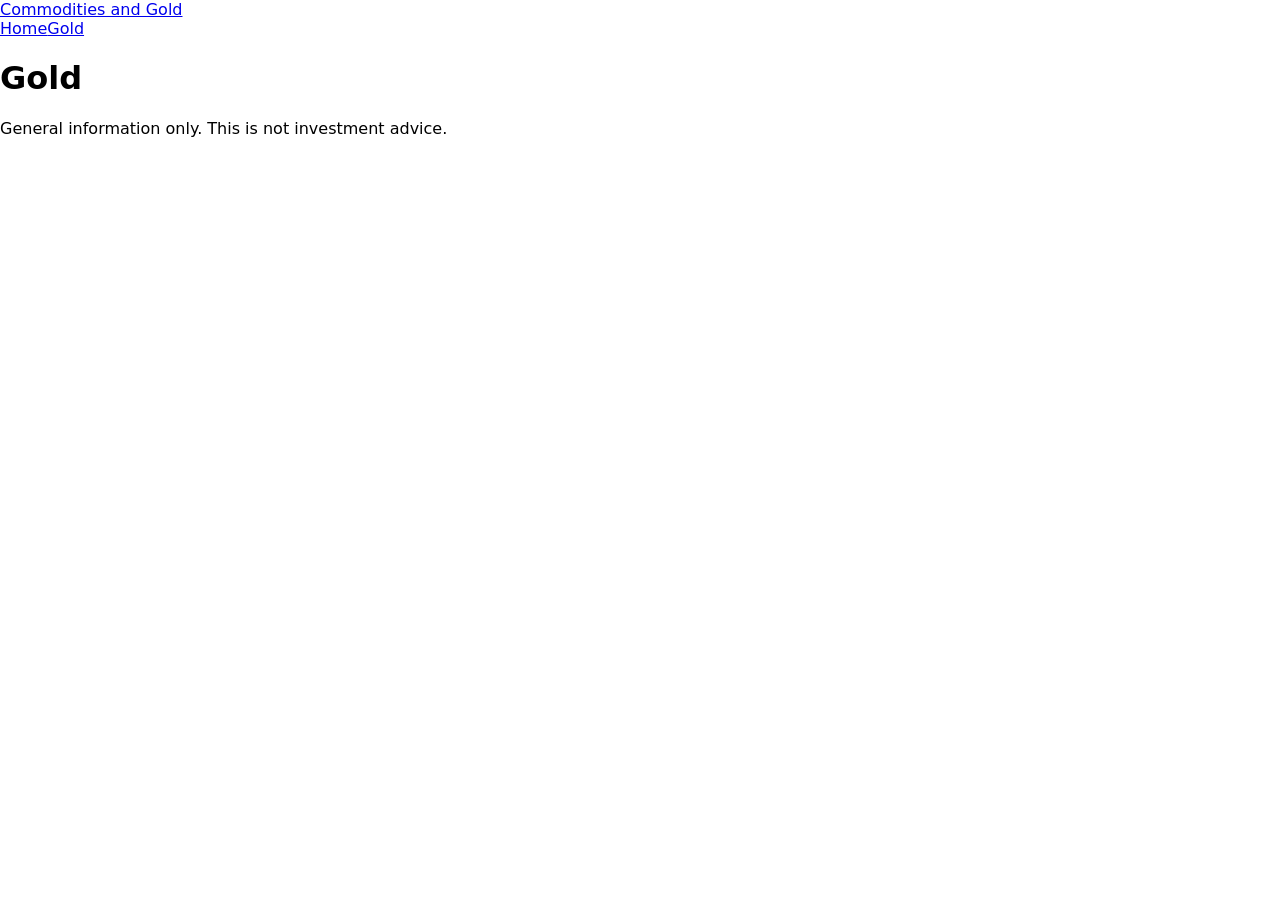
==== gold.html @ 98b6e63b "Scaffold: two pages, styles and scripts" ====
<!doctype html>
<html lang="en">
<head>
<meta charset="utf-8">
<meta name="viewport" content="width=device-width, initial-scale=1">
<title>Gold | Commodities and Gold</title>
<link rel="stylesheet" href="css/tokens.css">
<link rel="stylesheet" href="css/layout.css">
<link rel="stylesheet" href="css/site.css">
</head>
<body>
<a class="skip" href="#main">Skip to content</a>
<header class="site-header"><a class="brand" href="index.html">Commodities and Gold</a>
<nav aria-label="Main"><a href="index.html">Home</a><a href="gold.html">Gold</a></nav></header>
<main id="main">
<h1>Gold</h1>
<!-- content: build.fullstack -->
</main>
<footer class="site-footer"><p>General information only. This is not investment advice.</p></footer>
<script src="js/nav.js"></script>
<script src="js/app.js"></script>
</body>
</html>
---- css/tokens.css ----
:root{/* design tokens: designer */}
---- css/layout.css ----
/* layout: ui/ux */
---- css/site.css ----
body{font-family:system-ui,sans-serif;margin:0}
.skip{position:absolute;left:-999px}.skip:focus{left:0}
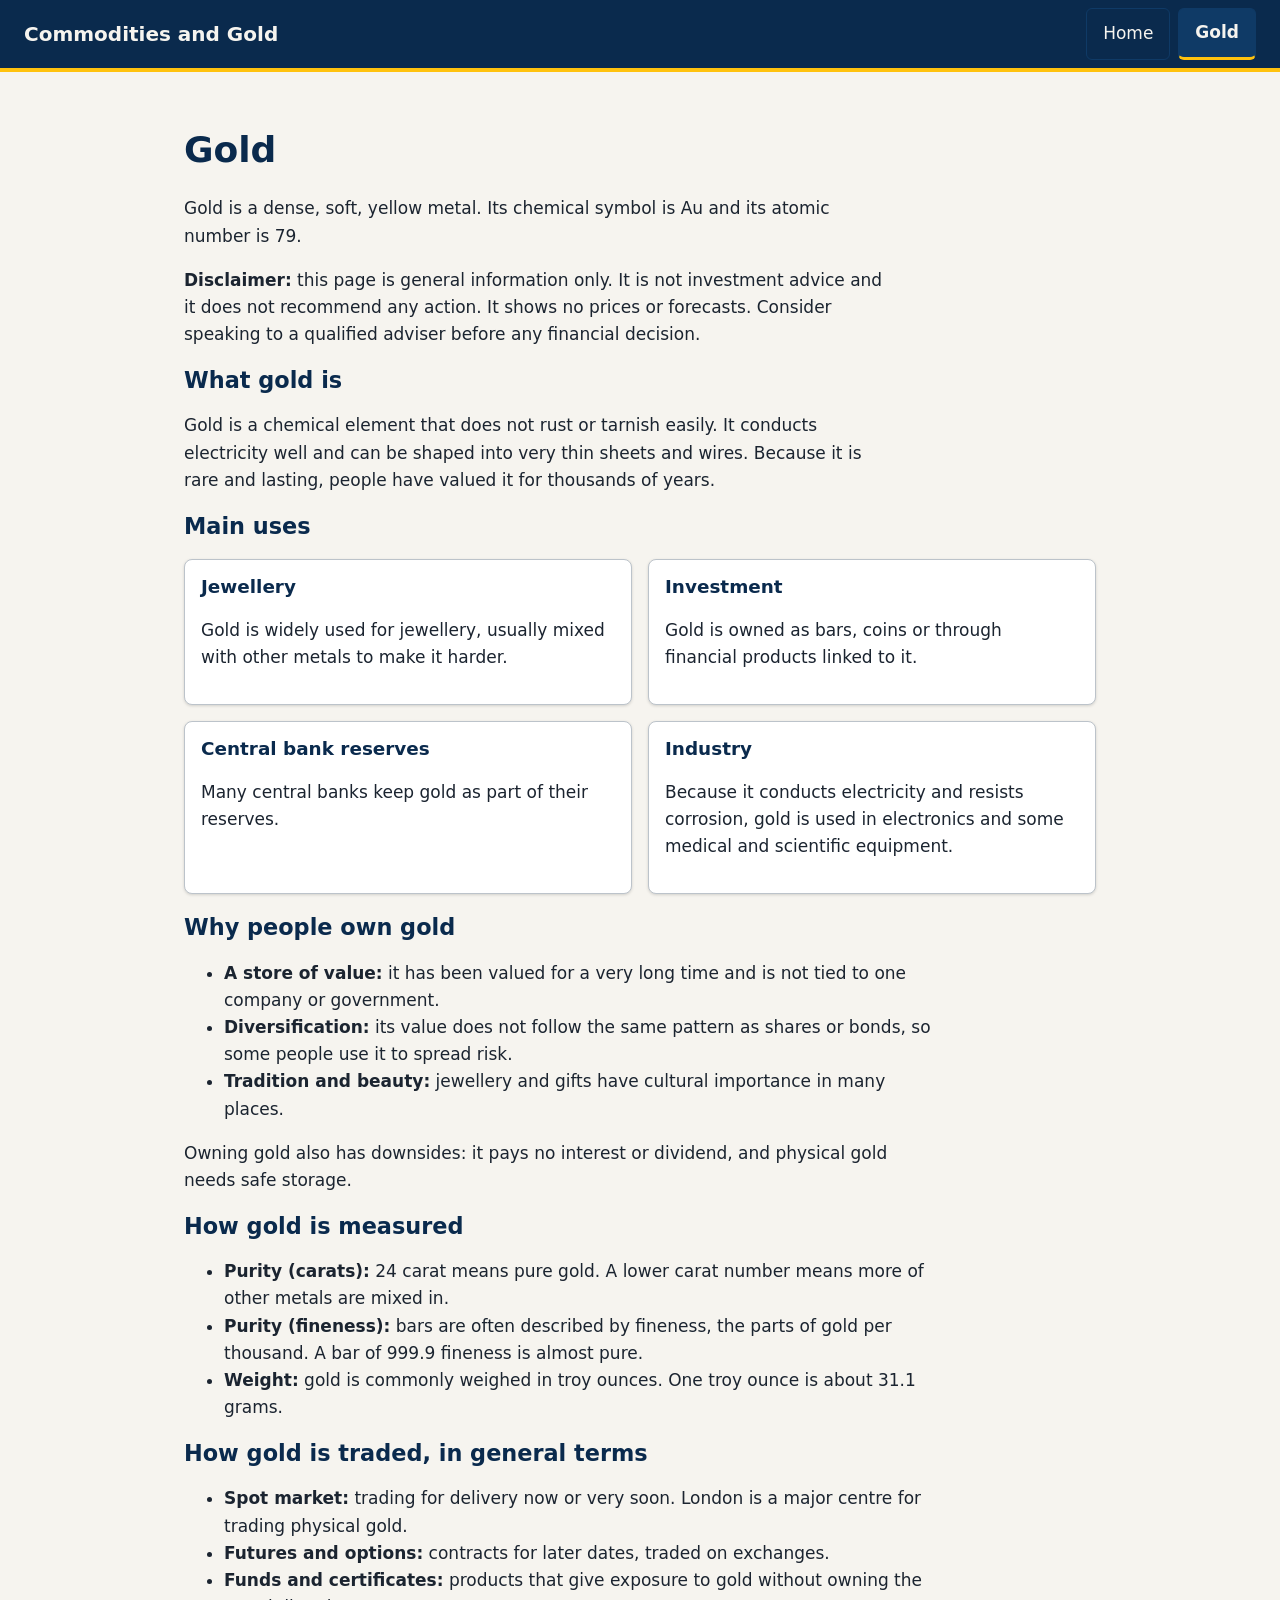
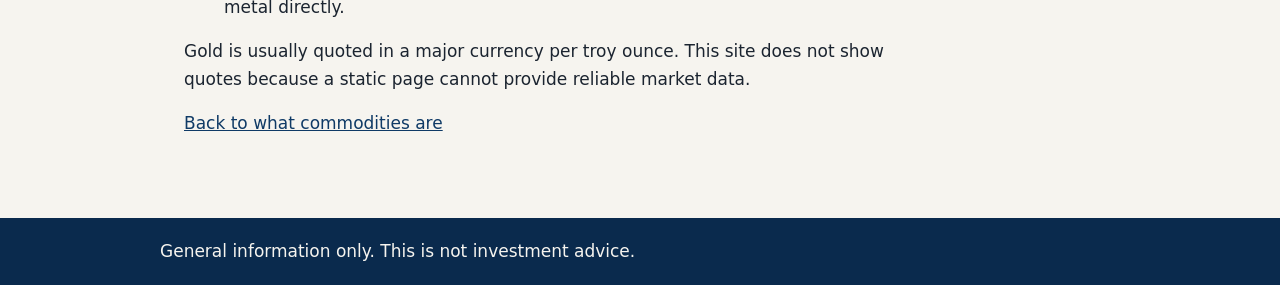
==== commit f62dc134: "Add commodities explainer and gold overview content" ====
--- a/gold.html
+++ b/gold.html
@@ -14,7 +14,38 @@
 <nav aria-label="Main"><a href="index.html">Home</a><a href="gold.html">Gold</a></nav></header>
 <main id="main">
 <h1>Gold</h1>
-<!-- content: build.fullstack -->
+<p class="lead">Gold is a dense, soft, yellow metal. Its chemical symbol is Au and its atomic number is 79.</p>
+<p class="note"><strong>Disclaimer:</strong> this page is general information only. It is not investment advice and it does not recommend any action. It shows no prices or forecasts. Consider speaking to a qualified adviser before any financial decision.</p>
+<h2>What gold is</h2>
+<p>Gold is a chemical element that does not rust or tarnish easily. It conducts electricity well and can be shaped into very thin sheets and wires. Because it is rare and lasting, people have valued it for thousands of years.</p>
+<h2>Main uses</h2>
+<ul class="cards">
+<li class="card"><h3>Jewellery</h3><p>Gold is widely used for jewellery, usually mixed with other metals to make it harder.</p></li>
+<li class="card"><h3>Investment</h3><p>Gold is owned as bars, coins or through financial products linked to it.</p></li>
+<li class="card"><h3>Central bank reserves</h3><p>Many central banks keep gold as part of their reserves.</p></li>
+<li class="card"><h3>Industry</h3><p>Because it conducts electricity and resists corrosion, gold is used in electronics and some medical and scientific equipment.</p></li>
+</ul>
+<h2>Why people own gold</h2>
+<ul>
+<li><strong>A store of value:</strong> it has been valued for a very long time and is not tied to one company or government.</li>
+<li><strong>Diversification:</strong> its value does not follow the same pattern as shares or bonds, so some people use it to spread risk.</li>
+<li><strong>Tradition and beauty:</strong> jewellery and gifts have cultural importance in many places.</li>
+</ul>
+<p>Owning gold also has downsides: it pays no interest or dividend, and physical gold needs safe storage.</p>
+<h2>How gold is measured</h2>
+<ul>
+<li><strong>Purity (carats):</strong> 24 carat means pure gold. A lower carat number means more of other metals are mixed in.</li>
+<li><strong>Purity (fineness):</strong> bars are often described by fineness, the parts of gold per thousand. A bar of 999.9 fineness is almost pure.</li>
+<li><strong>Weight:</strong> gold is commonly weighed in troy ounces. One troy ounce is about 31.1 grams.</li>
+</ul>
+<h2>How gold is traded, in general terms</h2>
+<ul>
+<li><strong>Spot market:</strong> trading for delivery now or very soon. London is a major centre for trading physical gold.</li>
+<li><strong>Futures and options:</strong> contracts for later dates, traded on exchanges.</li>
+<li><strong>Funds and certificates:</strong> products that give exposure to gold without owning the metal directly.</li>
+</ul>
+<p>Gold is usually quoted in a major currency per troy ounce. This site does not show quotes because a static page cannot provide reliable market data.</p>
+<p><a href="index.html">Back to what commodities are</a></p>
 </main>
 <footer class="site-footer"><p>General information only. This is not investment advice.</p></footer>
 <script src="js/nav.js"></script>
--- a/css/layout.css
+++ b/css/layout.css
@@ -1 +1,100 @@
-/* layout: ui/ux */
+/* layout: ui/ux. Phone first; cards, tables, steps. Colours and type come from tokens.css; fallbacks keep it readable until they land */
+:root{
+  --_paper:var(--color-paper,#f6f4ef);--_surface:var(--color-surface,#fff);--_ink:var(--color-ink,#1b2430);
+  --_dark:var(--color-navy-800,#0a2a4d);--_dark2:var(--color-navy-700,#0f3a66);--_accent:var(--color-safety,#ffc20e);
+  --_line:var(--color-steel-300,#bcc3ca);--_link:var(--color-navy-700,#0f3a66);--_focus:var(--color-focus,#0b63ce);
+  --_font:var(--font-body,system-ui,-apple-system,"Segoe UI",Roboto,Arial,sans-serif);
+  --_gap:var(--space-4,1rem);--_max:var(--content-width,60rem);--_touch:3.25rem;
+}
+*,*::before,*::after{box-sizing:border-box}
+html{-webkit-text-size-adjust:100%}
+body{margin:0;background:var(--_paper);color:var(--_ink);font-family:var(--_font);font-size:1.0625rem;line-height:1.6}
+img,svg{max-width:100%;height:auto}
+h1,h2,h3{line-height:1.2;color:var(--_dark)}
+h1{font-size:1.75rem}h2{font-size:1.4rem}h3{font-size:1.15rem}
+a{color:var(--_link)}
+:focus-visible{outline:3px solid var(--_focus);outline-offset:2px}
+.site-header :focus-visible,.site-footer :focus-visible{outline-color:var(--_paper)}
+
+.skip{position:absolute;left:.5rem;top:-4rem;z-index:100;padding:.75rem 1rem;background:var(--_dark);color:var(--_paper);border-radius:4px;text-decoration:none}
+.skip:focus{top:.5rem}
+
+.site-header{background:var(--_dark);color:var(--_paper);border-bottom:4px solid var(--_accent);padding:.5rem var(--_gap)}
+.brand{display:inline-block;color:var(--_paper);font-weight:800;font-size:1.25rem;text-decoration:none;padding:.5rem 0}
+.site-header nav{display:flex;gap:.5rem;margin-top:.25rem}
+.site-header nav a{flex:1;display:flex;align-items:center;justify-content:center;min-height:var(--_touch);padding:.5rem 1rem;color:var(--_paper);text-decoration:none;border-radius:6px;border:1px solid var(--_dark2);text-align:center}
+.site-header nav a:hover{background:var(--_dark2)}
+.site-header nav a[aria-current="page"]{background:var(--_dark2);font-weight:700;border-bottom:3px solid var(--_accent)}
+
+main{max-width:var(--_max);margin:0 auto;padding:1.25rem var(--_gap)}
+main p,main li{max-width:66ch}
+.site-footer{background:var(--_dark);color:var(--_paper);padding:1.25rem var(--_gap);margin-top:2rem}
+.site-footer p{max-width:var(--_max);margin:0 auto}
+.site-footer a{color:var(--_paper)}
+
+/* forms: big touch targets, labels above fields */
+label{display:block;font-weight:700;margin:1rem 0 .35rem}
+input,select,textarea{display:block;width:100%;min-height:var(--_touch);padding:.6rem .75rem;font:inherit;color:var(--_ink);background:var(--_surface);border:var(--field-border,2px solid #4a5460);border-radius:6px}
+textarea{min-height:8rem}
+fieldset{border:1px solid var(--_line);border-radius:6px;margin:1rem 0;padding:.5rem 1rem 1rem}
+button,.button{display:inline-flex;align-items:center;justify-content:center;min-height:var(--_touch);min-width:var(--_touch);padding:.6rem 1.25rem;font:inherit;font-weight:700;color:var(--_paper);background:var(--color-navy-700,#0f3a66);border:0;border-radius:6px;text-decoration:none;cursor:pointer}
+button:hover,.button:hover{background:var(--color-navy-800,#0a2a4d)}
+button:disabled,.button[aria-disabled="true"]{background:var(--color-steel-100,#e6e9ec);color:var(--color-steel-700,#4a5460);border:2px dashed var(--color-steel-300,#bcc3ca);cursor:not-allowed;opacity:1}
+button:disabled:hover{background:var(--color-steel-100,#e6e9ec)}
+
+/* form guidance: hint text, inline errors (icon + text, not colour alone), status message */
+.hint{margin:.25rem 0 0;font-size:.9rem;color:var(--color-steel-700,#4a5460)}
+.err{margin:.35rem 0 0;font-weight:700;color:var(--color-error-700,#b3261e)}
+.err:empty{display:none}
+.err::before{content:"\26A0\FE0E  "}
+input[aria-invalid="true"],select[aria-invalid="true"],textarea[aria-invalid="true"]{border:var(--field-border-error,2px solid #b3261e)}
+[role="status"]:not(:empty){margin:1rem 0;padding:.75rem 1rem;border-radius:6px;background:var(--color-success-bg,#e8f5ec);border:2px solid var(--color-success-700,#1e6b34);color:var(--color-success-700,#1e6b34);font-weight:700}
+.sr-only{position:absolute;width:1px;height:1px;margin:-1px;padding:0;overflow:hidden;clip:rect(0 0 0 0);white-space:nowrap;border:0}
+form button[type=submit]{width:100%;margin-top:1.25rem}
+
+/* cards and lists: <ul class="cards"><li class="card"> */
+.cards{list-style:none;margin:1.25rem 0;padding:0;display:grid;gap:var(--_gap)}
+.card{background:var(--_surface);border:1px solid var(--_line);border-radius:8px;padding:var(--_gap);box-shadow:var(--shadow-card,0 1px 3px rgba(0,0,0,.15))}
+.card h2,.card h3{margin-top:0}
+
+/* tables: div.table-wrap[tabindex=0][role=region][aria-label] > table.stack-table, td[data-label] */
+.table-wrap{overflow-x:auto;margin:1.25rem 0}
+table{border-collapse:collapse;width:100%;background:var(--_surface)}
+th,td{text-align:left;padding:.75rem;border-bottom:1px solid var(--_line);vertical-align:top}
+th{background:var(--color-steel-100,#e8eaed)}
+@media (max-width:39.99rem){
+  .stack-table thead{position:absolute;left:-999px}
+  .stack-table tr{display:block;margin-bottom:1rem;border:1px solid var(--_line);border-radius:6px}
+  .stack-table td{display:block}
+  .stack-table td::before{content:attr(data-label);display:block;font-size:.8rem;text-transform:uppercase;letter-spacing:.05em;color:var(--color-steel-700,#4a5563)}
+}
+
+@media (min-width:40rem){
+  h1{font-size:2.25rem}
+  .site-header{display:flex;align-items:center;justify-content:space-between;gap:1.5rem;padding:.5rem 1.5rem}
+  .site-header nav{margin:0}
+  .site-header nav a{flex:none}
+  main{padding:2rem 1.5rem}
+  .cards{grid-template-columns:repeat(2,1fr)}
+  form button[type=submit]{width:auto}
+}
+/* ol.flow: numbered steps with counter circles, joined by a line; stacks on phones */
+.flow{list-style:none;margin:1.5rem 0;padding:0;counter-reset:flow}
+.flow li{position:relative;counter-increment:flow;margin:0 0 1rem;padding:var(--_gap) var(--_gap) var(--_gap) 4rem;min-height:var(--_touch);background:var(--_surface);border:1px solid var(--_line);border-radius:8px;box-shadow:var(--shadow-card,0 1px 3px rgba(0,0,0,.15));max-width:none}
+.flow li::before{content:counter(flow);position:absolute;left:var(--_gap);top:var(--_gap);width:2.25rem;height:2.25rem;border-radius:50%;background:var(--_dark);color:var(--_paper);font-weight:800;display:flex;align-items:center;justify-content:center}
+.flow li:not(:last-child)::after{content:"";position:absolute;left:calc(var(--_gap) + 1.125rem - 1px);bottom:-1rem;height:1rem;border-left:2px solid var(--_dark2)}
+@media (min-width:60rem){.flow li{padding-left:4.5rem}}
+/* dashboard: <ul class="cards"><li class="card"><h2>..</h2><p class="stat">42</p><meter>..</meter></li></ul>; use native meter/progress with a text value */
+.stat{margin:.25rem 0;font-size:2rem;font-weight:800;line-height:1.1;color:var(--_dark)}
+.stat small{font-size:.9rem;font-weight:400;color:var(--color-steel-700,#4a5460)}
+meter,progress{display:block;width:100%;height:1.25rem}
+a.card,.card[tabindex]{display:block;color:inherit;text-decoration:none}
+a.card:hover,.card[tabindex]:hover{border-color:var(--_dark2)}
+/* alert levels: pair a colour with an icon and a text label, never colour alone: <p class="alert alert-ok"><img alt="" src=..><strong>OK</strong> text</p> */
+.alert{display:flex;align-items:center;gap:.5rem;margin:.5rem 0;padding:.5rem .75rem;border-radius:6px;border:2px solid;max-width:none}
+.alert img,.alert svg{width:1.5rem;height:1.5rem;flex:none}
+.alert-ok{background:var(--color-success-bg,#e6f4ec);border-color:var(--color-success-700,#1e6b45);color:var(--color-success-700,#1e6b45)}
+.alert-warning{background:var(--color-warning-bg,#fff1d6);border-color:var(--color-warning-800,#7a4a00);color:var(--color-warning-800,#7a4a00)}
+.alert-critical{background:var(--color-error-bg,#fdecea);border-color:var(--color-error-700,#b3261e);color:var(--color-error-700,#b3261e)}
+@media (min-width:60rem){.cards.wide{grid-template-columns:repeat(4,1fr)}}
+@media (prefers-reduced-motion:reduce){*{scroll-behavior:auto!important;transition:none!important;animation:none!important}}
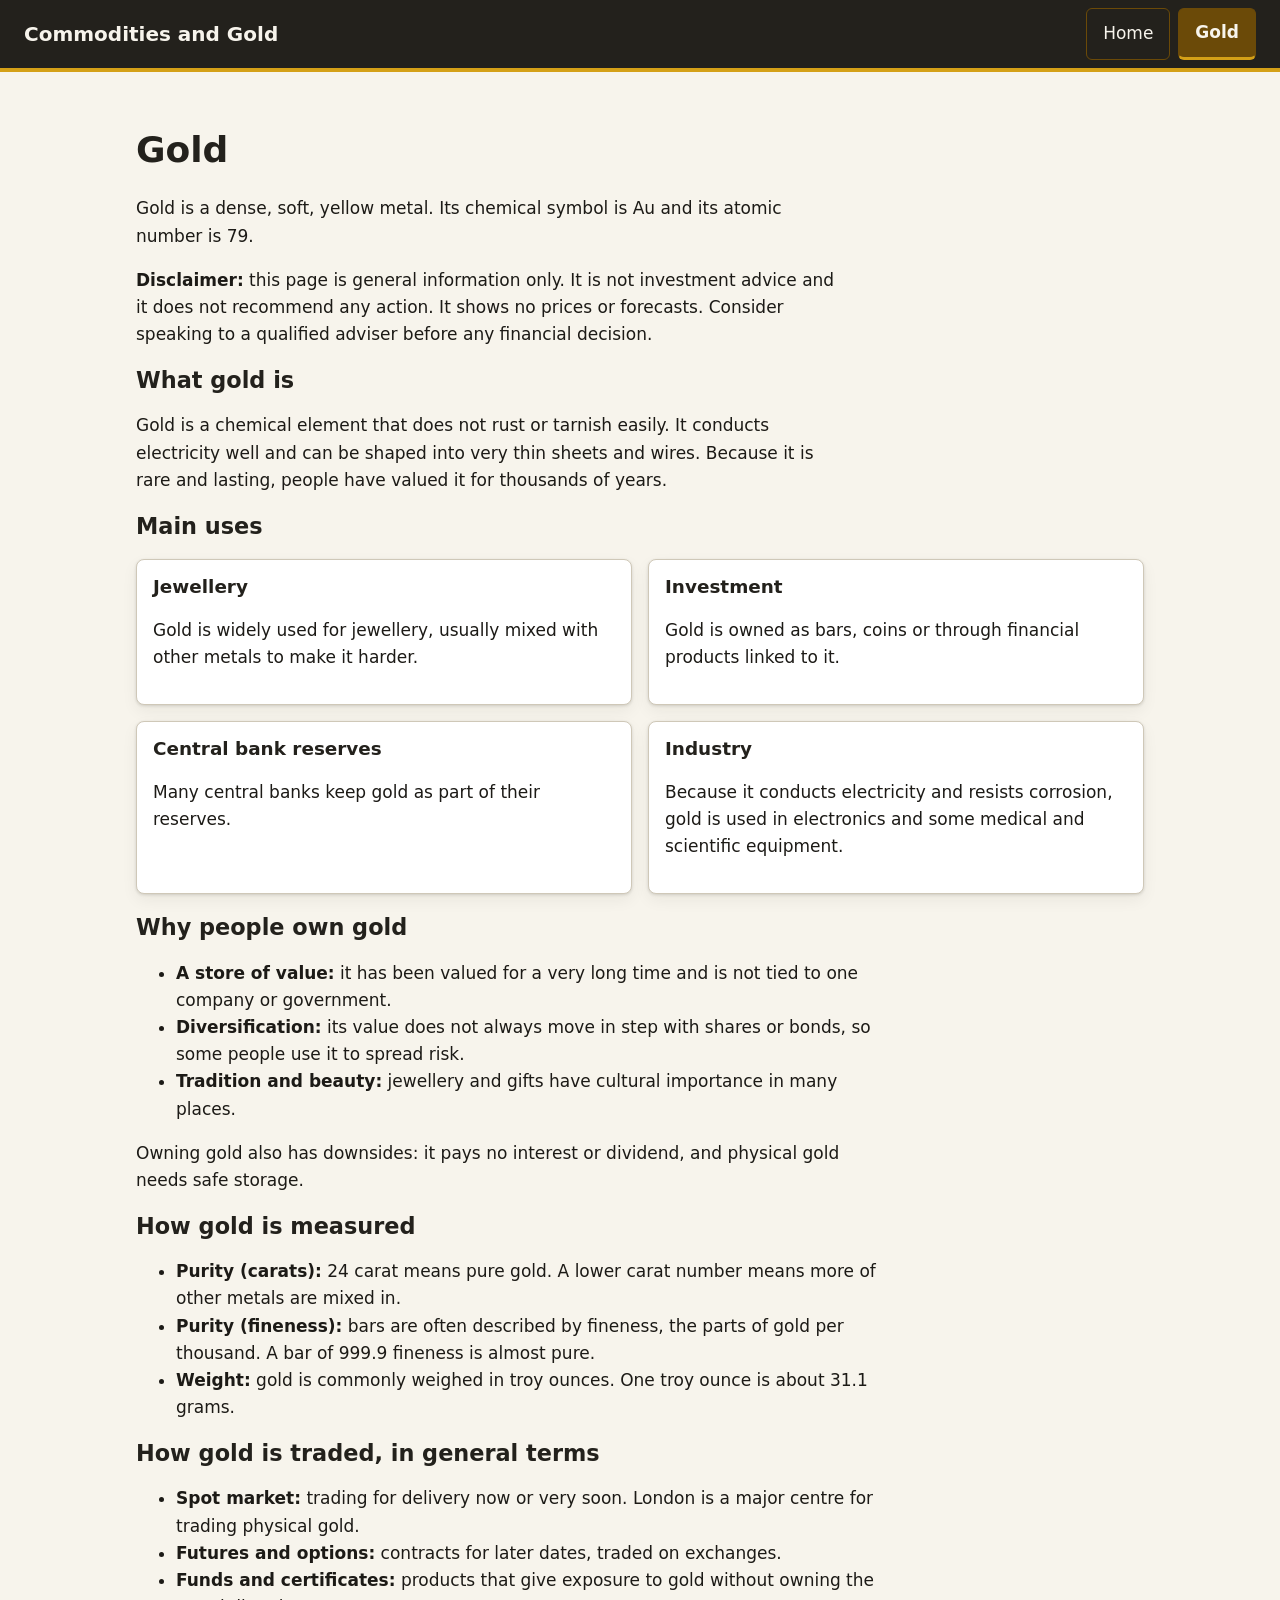
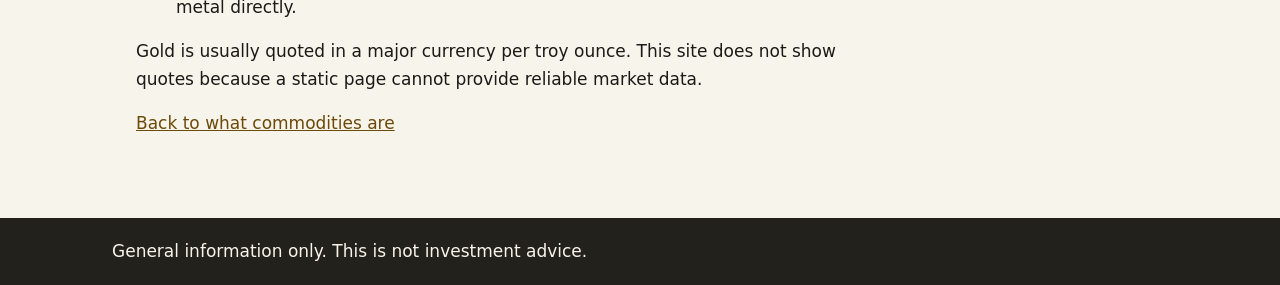
==== commit 83194f4f: "Review: soften diversification claim on gold page" ====
--- a/gold.html
+++ b/gold.html
@@ -28,7 +28,7 @@
 <h2>Why people own gold</h2>
 <ul>
 <li><strong>A store of value:</strong> it has been valued for a very long time and is not tied to one company or government.</li>
-<li><strong>Diversification:</strong> its value does not follow the same pattern as shares or bonds, so some people use it to spread risk.</li>
+<li><strong>Diversification:</strong> its value does not always move in step with shares or bonds, so some people use it to spread risk.</li>
 <li><strong>Tradition and beauty:</strong> jewellery and gifts have cultural importance in many places.</li>
 </ul>
 <p>Owning gold also has downsides: it pays no interest or dividend, and physical gold needs safe storage.</p>
--- a/css/tokens.css
+++ b/css/tokens.css
@@ -1 +1,62 @@
-:root{/* design tokens: designer */}
+/* Design tokens: commodities-gold. Refined, deep neutral (charcoal) with a gold accent on warm ivory paper.
+   Gold is a FILL or BORDER only, never small text on light. Links use deep bronze for contrast.
+   Contrast (hand-calculated, AA): ink on paper ~16:1, bronze link on paper ~7:1, paper on charcoal header ~15:1,
+   ink on gold fill ~7:1, gold on charcoal ~8:1, error-700 on white ~6.5:1, success-700 on success-bg ~6:1.
+   Type: system stacks, serif headings for a refined feel, 1.25 scale. Names such as --color-navy-* are what the
+   shared layout CSS reads: here navy-800 is charcoal and navy-700 is bronze. */
+:root {
+  --color-paper: #f7f4ec;
+  --color-surface: #ffffff;
+  --color-ink: #1c1a16;
+  --color-navy-800: #23211c;
+  --color-navy-700: #6b4a08;
+  --color-safety: #d4a017;
+  --color-gold-300: #ecd48a;
+  --color-gold-100: #f6ecc9;
+  --color-steel-700: #54504a;
+  --color-steel-300: #cfc8b8;
+  --color-steel-100: #e9e4d6;
+  --color-error-700: #b3261e;
+  --color-error-bg: #fdecea;
+  --color-warning-800: #7a4a00;
+  --color-warning-bg: #fff1d6;
+  --color-success-700: #1e6b45;
+  --color-success-bg: #e6f4ec;
+  --color-focus: #0b63ce;
+
+  --font-body: system-ui, -apple-system, "Segoe UI", Roboto, "Helvetica Neue", Arial, sans-serif;
+  --font-heading: Georgia, "Iowan Old Style", "Palatino Linotype", Palatino, serif;
+  --font-mono: ui-monospace, SFMono-Regular, Menlo, Consolas, monospace;
+
+  --text-sm: 0.9rem;
+  --text-base: 1.0625rem;
+  --text-md: 1.3rem;
+  --text-lg: 1.65rem;
+  --text-xl: 2.1rem;
+  --text-2xl: 2.7rem;
+  --leading-tight: 1.2;
+  --leading-body: 1.65;
+  --weight-heading: 700;
+
+  --space-1: 0.25rem;
+  --space-2: 0.5rem;
+  --space-3: 0.75rem;
+  --space-4: 1rem;
+  --space-5: 1.5rem;
+  --space-6: 2rem;
+  --space-7: 3rem;
+  --space-8: 4.5rem;
+
+  --radius-sm: 3px;
+  --radius-md: 6px;
+  --radius-lg: 12px;
+  --border-width: 1px;
+  --shadow-card: 0 1px 3px rgba(28, 26, 22, 0.14), 0 6px 16px rgba(28, 26, 22, 0.06);
+  --content-width: 66rem;
+  --measure: 64ch;
+
+  --field-height: 3rem;
+  --field-border: var(--border-width) solid var(--color-steel-700);
+  --field-border-error: var(--border-width) solid var(--color-error-700);
+  --focus-ring: 3px solid var(--color-focus);
+}
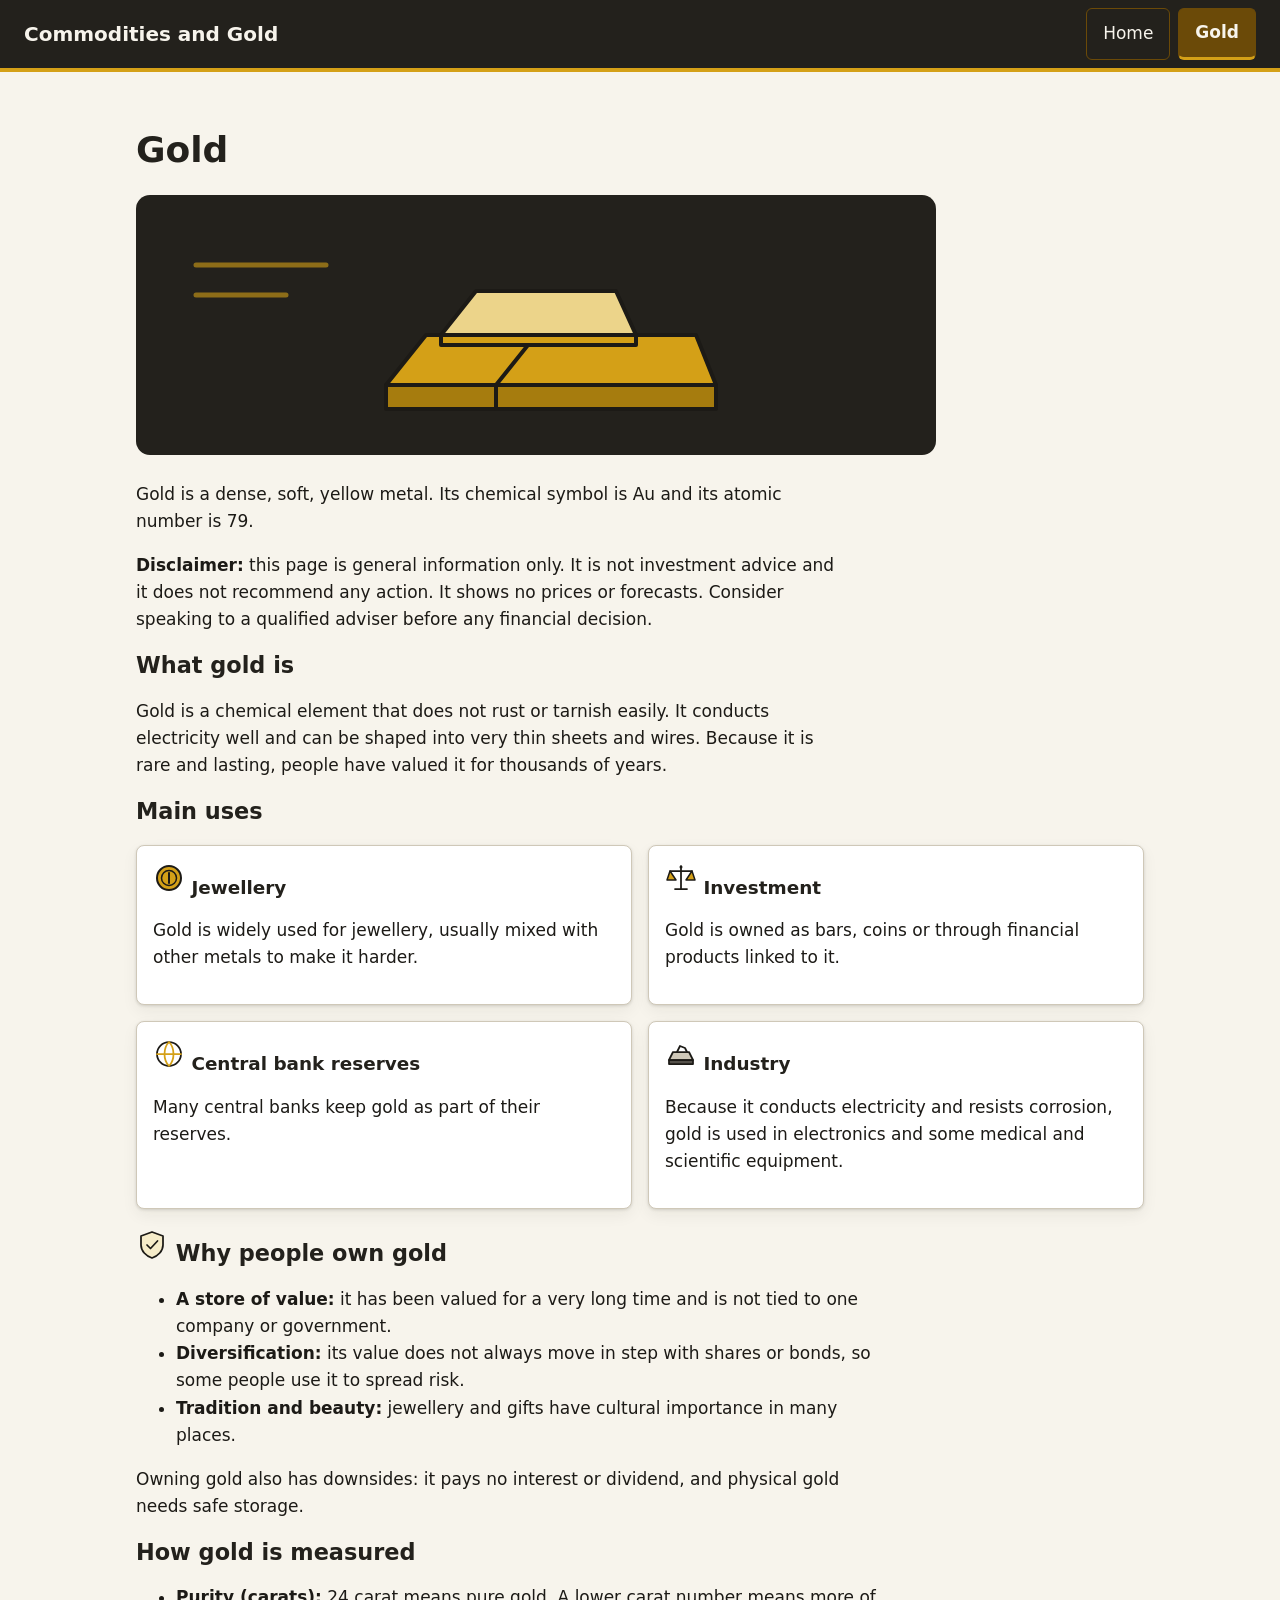
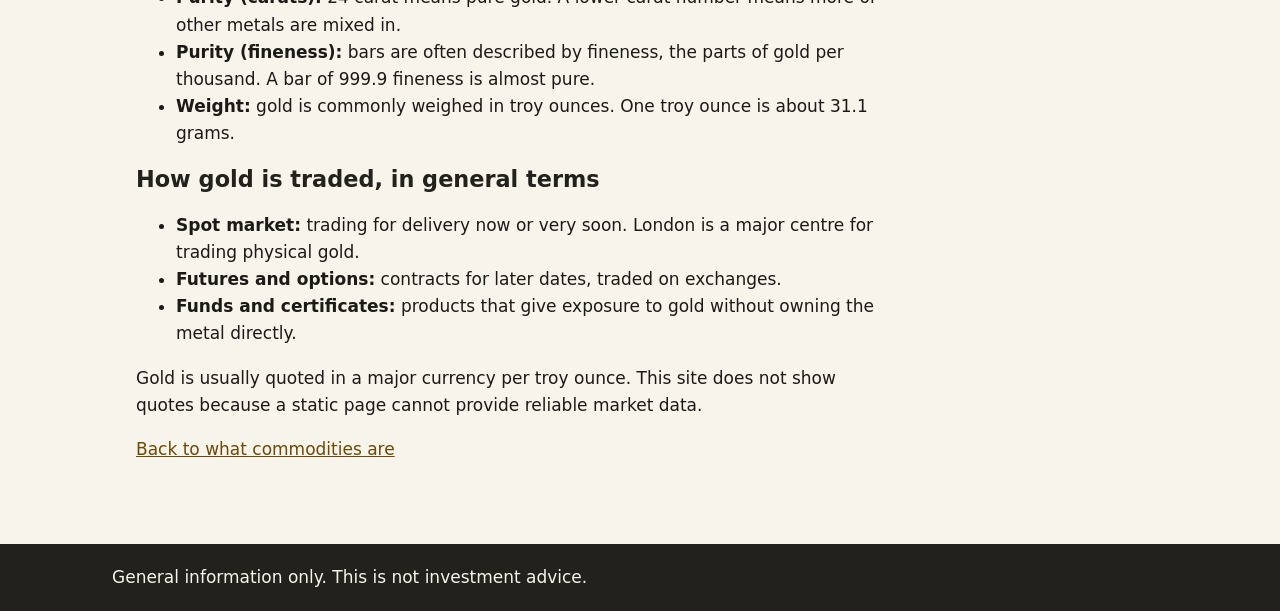
==== commit e25435f3: "Add designer gold hero and commodity icons (decorative, no price graphics)" ====
--- a/gold.html
+++ b/gold.html
@@ -14,18 +14,19 @@
 <nav aria-label="Main"><a href="index.html">Home</a><a href="gold.html">Gold</a></nav></header>
 <main id="main">
 <h1>Gold</h1>
+<img src="assets/gold-hero.svg" alt="Stack of three gold bars on a charcoal backdrop" style="max-width:100%;height:auto">
 <p class="lead">Gold is a dense, soft, yellow metal. Its chemical symbol is Au and its atomic number is 79.</p>
 <p class="note"><strong>Disclaimer:</strong> this page is general information only. It is not investment advice and it does not recommend any action. It shows no prices or forecasts. Consider speaking to a qualified adviser before any financial decision.</p>
 <h2>What gold is</h2>
 <p>Gold is a chemical element that does not rust or tarnish easily. It conducts electricity well and can be shaped into very thin sheets and wires. Because it is rare and lasting, people have valued it for thousands of years.</p>
 <h2>Main uses</h2>
 <ul class="cards">
-<li class="card"><h3>Jewellery</h3><p>Gold is widely used for jewellery, usually mixed with other metals to make it harder.</p></li>
-<li class="card"><h3>Investment</h3><p>Gold is owned as bars, coins or through financial products linked to it.</p></li>
-<li class="card"><h3>Central bank reserves</h3><p>Many central banks keep gold as part of their reserves.</p></li>
-<li class="card"><h3>Industry</h3><p>Because it conducts electricity and resists corrosion, gold is used in electronics and some medical and scientific equipment.</p></li>
+<li class="card"><h3><img src="assets/icon-coin.svg" alt="" width="32" height="32"> Jewellery</h3><p>Gold is widely used for jewellery, usually mixed with other metals to make it harder.</p></li>
+<li class="card"><h3><img src="assets/icon-scales.svg" alt="" width="32" height="32"> Investment</h3><p>Gold is owned as bars, coins or through financial products linked to it.</p></li>
+<li class="card"><h3><img src="assets/icon-globe.svg" alt="" width="32" height="32"> Central bank reserves</h3><p>Many central banks keep gold as part of their reserves.</p></li>
+<li class="card"><h3><img src="assets/icon-metal.svg" alt="" width="32" height="32"> Industry</h3><p>Because it conducts electricity and resists corrosion, gold is used in electronics and some medical and scientific equipment.</p></li>
 </ul>
-<h2>Why people own gold</h2>
+<h2><img src="assets/icon-shield.svg" alt="" width="32" height="32"> Why people own gold</h2>
 <ul>
 <li><strong>A store of value:</strong> it has been valued for a very long time and is not tied to one company or government.</li>
 <li><strong>Diversification:</strong> its value does not always move in step with shares or bonds, so some people use it to spread risk.</li>
